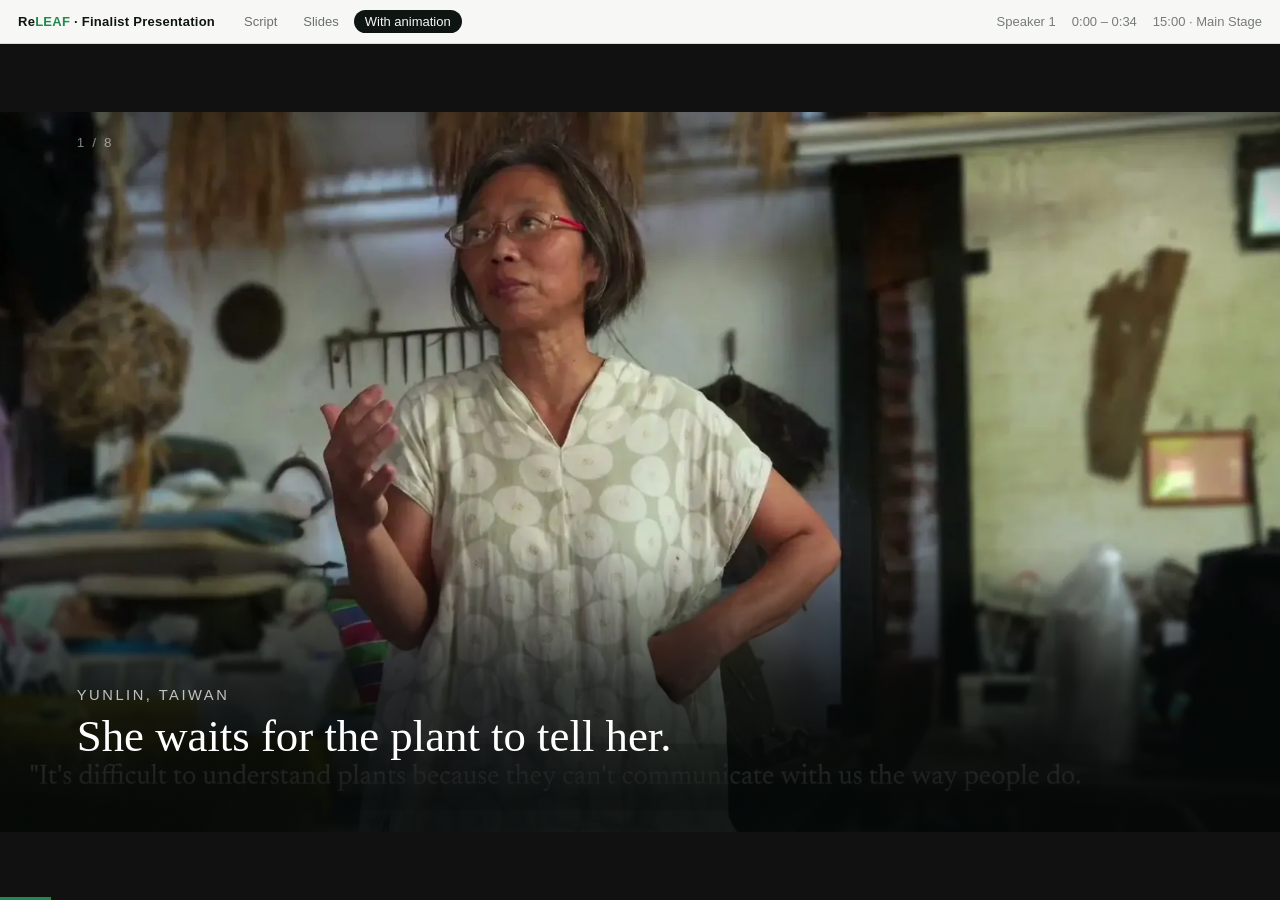
==== animate.html @ 3249ccbc "ReLEAF finalist presentation: 15-minute Main Stage deck Three views over one data file (assets/deck." ====
<!doctype html>
<html lang="en">
<head>
<meta charset="utf-8">
<meta name="viewport" content="width=device-width,initial-scale=1">
<title>With animation — ReLEAF Finalist Presentation</title>
<link rel="stylesheet" href="assets/deck.css?3">
</head>
<body>
<div class="bar">
  <span class="mark">Re<em>LEAF</em> · Finalist Presentation</span>
  <nav>
    <a href="index.html">Script</a>
    <a href="show.html">Slides</a>
    <a href="animate.html" aria-current="page">With animation</a>
  </nav>
  <span class="right"><span id="spnow"></span><span id="clock"></span><span>15:00 · Main Stage</span></span>
</div>
<div class="stagewrap"><div class="stage" id="stage"></div><div class="pips" id="pips"></div></div>
<div class="prog" id="prog"></div>
<script src="assets/deck.js?3"></script>
<script>window.MOTION='on'</script>
<script src="assets/stage.js?3"></script>
</body></html>
---- assets/deck.css ----
:root{
  --ink:#0d1412;
  --paper:#f7f8f6;
  --leaf:#1f8a4c;
  --leaf-dim:#156336;
  --night:#060a09;
  --rule:rgba(0,0,0,.12);
  --serif:"Iowan Old Style","Palatino Linotype",Palatino,Georgia,serif;
  --sans:-apple-system,BlinkMacSystemFont,"Segoe UI","Helvetica Neue",Arial,sans-serif;
}
*{box-sizing:border-box}
html,body{margin:0;padding:0}
body{background:var(--paper);color:var(--ink);font-family:var(--sans);-webkit-font-smoothing:antialiased}

/* ── top bar ───────────────────────────── */
.bar{
  position:fixed;top:0;left:0;right:0;height:44px;z-index:40;
  display:flex;align-items:center;gap:18px;padding:0 18px;
  background:rgba(247,248,246,.86);backdrop-filter:blur(14px);
  border-bottom:1px solid var(--rule);font-size:13px;
}
.bar .mark{font-weight:700;letter-spacing:.02em}
.bar .mark em{font-style:normal;color:var(--leaf)}
.bar nav{display:flex;gap:4px}
.bar nav a{
  color:var(--ink);text-decoration:none;padding:4px 11px;border-radius:999px;opacity:.6;
}
.bar nav a:hover{opacity:1;background:rgba(0,0,0,.05)}
.bar nav a[aria-current]{opacity:1;background:var(--ink);color:var(--paper)}
.bar .right{margin-left:auto;display:flex;gap:16px;align-items:center;opacity:.55;font-variant-numeric:tabular-nums}

/* ── stage (show + animate) ────────────── */
.stagewrap{
  position:fixed;inset:44px 0 0 0;display:grid;place-items:center;background:#111;
}
.stage{
  position:relative;width:100%;max-width:calc((100vh - 44px) * 1.7778);
  aspect-ratio:16/9;background:#fff;overflow:hidden;
}
.slide{
  position:absolute;inset:0;opacity:0;pointer-events:none;
  transition:opacity .42s ease;
  display:grid;grid-template-rows:1fr;
}
.slide.on{opacity:1;pointer-events:auto}
.slide .fig{position:absolute;inset:0}
.slide .fig img{width:100%;height:100%;object-fit:cover;display:block}

/* text plate over the image */
.plate{
  position:absolute;left:0;right:0;bottom:0;padding:5.2% 6% 5.6%;
  display:flex;flex-direction:column;gap:.55em;
}
.kicker{
  font-size:1.15vw;letter-spacing:.17em;text-transform:uppercase;opacity:.72;
}
.ttl{
  font-family:var(--serif);font-size:3.5vw;line-height:1.08;font-weight:400;margin:0;
  max-width:19em;
}
.ttl.huge{font-size:7.4vw;line-height:1;letter-spacing:-.02em}
.lines{list-style:none;margin:.35em 0 0;padding:0;display:flex;flex-direction:column;gap:.3em}
.lines li{font-size:1.6vw;line-height:1.35;opacity:.9;padding-left:1.1em;position:relative}
.lines li::before{
  content:"";position:absolute;left:0;top:.55em;width:.5em;height:1px;background:currentColor;opacity:.5;
}

/* grounds */
.slide[data-ground="dark"],.slide[data-ground="photo"]{color:#fff}
.slide[data-ground="dark"] .plate,.slide[data-ground="photo"] .plate{
  background:linear-gradient(to top,rgba(4,8,7,.92) 12%,rgba(4,8,7,.72) 52%,rgba(4,8,7,0));
  padding-top:11%;
}
.slide[data-ground="brand"]{color:#fff}
.slide[data-ground="brand"] .plate{background:linear-gradient(to top,rgba(4,20,12,.9),rgba(4,20,12,0));padding-top:11%}
.slide[data-ground="white"],.slide[data-ground="illus"]{color:var(--ink)}
.slide[data-ground="white"] .plate,.slide[data-ground="illus"] .plate{
  background:linear-gradient(to top,rgba(255,255,255,.96) 14%,rgba(255,255,255,.8) 48%,rgba(255,255,255,0));
  padding-top:11%;
}
.slide[data-ground="white"] .fig img,.slide[data-ground="illus"] .fig img{object-fit:contain;background:#fff}

/* A light figure with text under it reads better split than overlaid: the
   figure keeps the top two thirds, the words sit on clean paper below. */
.slide[data-ground="white"]:not(.bare) .fig,
.slide[data-ground="illus"]:not(.bare) .fig{inset:2% 4% 36% 4%}
.slide[data-ground="white"]:not(.bare) .plate,
.slide[data-ground="illus"]:not(.bare) .plate{
  top:64%;background:#fff;padding:0 6%;justify-content:center;
  border-top:1px solid rgba(0,0,0,.08);
}

/* speaker tab */
.sptab{
  position:absolute;top:3.2%;left:6%;font-size:1.05vw;letter-spacing:.16em;
  text-transform:uppercase;opacity:.5;
}

/* progress */
.prog{position:fixed;left:0;bottom:0;height:3px;background:var(--leaf);z-index:50;transition:width .3s ease}

/* pips */
.pips{
  position:fixed;left:50%;transform:translateX(-50%);bottom:12px;z-index:45;
  display:flex;gap:5px;padding:6px 10px;border-radius:999px;background:rgba(0,0,0,.35);
  opacity:0;transition:opacity .25s;
}
.stagewrap:hover .pips{opacity:1}
.pips b{width:6px;height:6px;border-radius:50%;background:rgba(255,255,255,.4);cursor:pointer;display:block}
.pips b.now{background:#fff;transform:scale(1.35)}

/* ── script view ───────────────────────── */
.wrap{max-width:1080px;margin:0 auto;padding:78px 28px 120px}
.lede{font-family:var(--serif);font-size:30px;line-height:1.3;margin:0 0 6px;max-width:22em}
.sub{opacity:.6;font-size:15px;margin:0 0 42px}
.sec{margin:46px 0 14px;display:flex;align-items:baseline;gap:12px;border-top:1px solid var(--rule);padding-top:14px}
.sec h2{font-size:17px;margin:0;font-weight:650}
.sec .who{font-size:13px;opacity:.55;margin-left:auto;font-variant-numeric:tabular-nums}
.card{display:grid;grid-template-columns:300px 1fr;gap:26px;padding:20px 0;border-top:1px solid var(--rule)}
.card:first-of-type{border-top:0}
.card figure{margin:0}
.card figure img{width:100%;border-radius:8px;display:block;background:#eee}
.card .cap{font-size:11px;letter-spacing:.12em;text-transform:uppercase;opacity:.45;margin-top:7px}
.card h3{font-family:var(--serif);font-size:23px;line-height:1.2;font-weight:400;margin:0 0 10px}
.card .onslide{font-size:13px;opacity:.6;margin:0 0 12px}
.card .onslide span{display:inline-block;margin-right:14px}
.card p.say{font-size:16px;line-height:1.65;margin:0 0 12px;max-width:60ch}
.card .note{
  font-size:13.5px;line-height:1.55;background:#fff8e6;border-left:3px solid #e0a93b;
  padding:9px 13px;border-radius:0 6px 6px 0;max-width:62ch;
}
.card .note b{display:block;font-size:10.5px;letter-spacing:.14em;text-transform:uppercase;opacity:.6;margin-bottom:3px}
.meta{font-size:12px;opacity:.5;font-variant-numeric:tabular-nums;margin-bottom:8px}

@media (max-width:760px){
  .card{grid-template-columns:1fr}
  .bar nav a{padding:4px 8px}
}
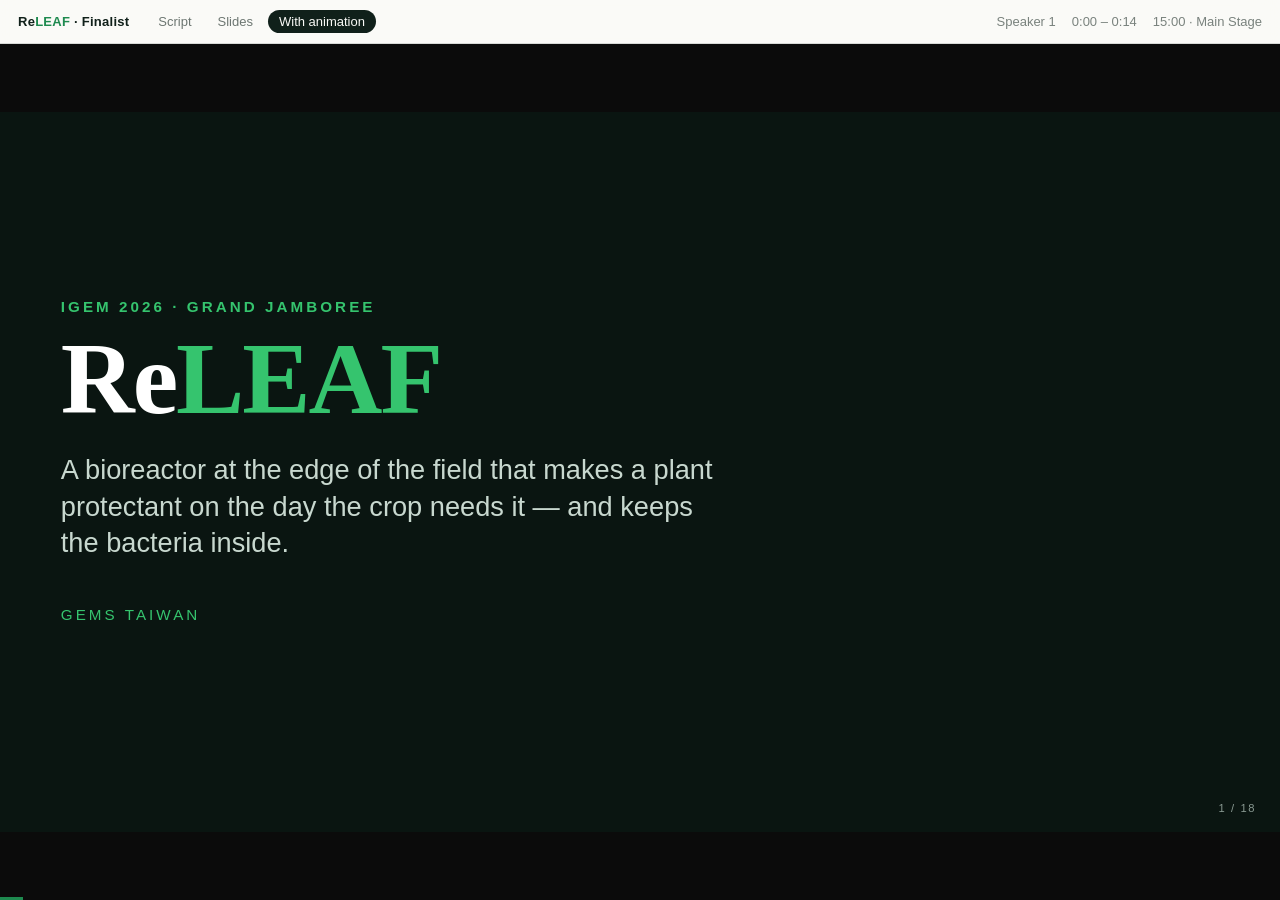
==== commit 8760cf66: "Redesign every slide instead of screenshotting the video The deck was frames lifted from the present" ====
--- a/animate.html
+++ b/animate.html
@@ -4,11 +4,11 @@
 <meta charset="utf-8">
 <meta name="viewport" content="width=device-width,initial-scale=1">
 <title>With animation — ReLEAF Finalist Presentation</title>
-<link rel="stylesheet" href="assets/deck.css?3">
+<link rel="stylesheet" href="assets/deck.css?v9">
 </head>
 <body>
 <div class="bar">
-  <span class="mark">Re<em>LEAF</em> · Finalist Presentation</span>
+  <span class="mark">Re<em>LEAF</em> · Finalist</span>
   <nav>
     <a href="index.html">Script</a>
     <a href="show.html">Slides</a>
@@ -16,9 +16,10 @@
   </nav>
   <span class="right"><span id="spnow"></span><span id="clock"></span><span>15:00 · Main Stage</span></span>
 </div>
-<div class="stagewrap"><div class="stage" id="stage"></div><div class="pips" id="pips"></div></div>
+<div class="stagewrap" id="stagewrap"><div class="framebox" id="framebox"><div class="frame" id="frame"></div></div><div class="pips" id="pips"></div></div>
 <div class="prog" id="prog"></div>
-<script src="assets/deck.js?3"></script>
+<script src="assets/deck.js?v9"></script>
+<script src="assets/charts.js?v9"></script>
 <script>window.MOTION='on'</script>
-<script src="assets/stage.js?3"></script>
+<script src="assets/stage.js?v9"></script>
 </body></html>
--- a/assets/deck.css
+++ b/assets/deck.css
@@ -1,10 +1,19 @@
+/* ReLEAF finalist deck.
+   Slides are authored on a fixed 1600x900 canvas and scaled to fit, so every
+   type size and rule weight is an absolute number and nothing drifts between
+   a laptop, the hall projector and a PDF export. */
+
 :root{
-  --ink:#0d1412;
-  --paper:#f7f8f6;
-  --leaf:#1f8a4c;
-  --leaf-dim:#156336;
-  --night:#060a09;
-  --rule:rgba(0,0,0,.12);
+  --ink:#10201a;
+  --ink-2:#3c4f47;
+  --paper:#FAFAF7;
+  --leaf:#1E8A4F;
+  --bright:#35C46E;
+  --red:#C0392B;
+  --amber:#C8862B;
+  --slate:#8A9A93;
+  --night:#0A1511;
+  --rule:rgba(16,32,26,.14);
   --serif:"Iowan Old Style","Palatino Linotype",Palatino,Georgia,serif;
   --sans:-apple-system,BlinkMacSystemFont,"Segoe UI","Helvetica Neue",Arial,sans-serif;
 }
@@ -12,127 +21,244 @@
 html,body{margin:0;padding:0}
 body{background:var(--paper);color:var(--ink);font-family:var(--sans);-webkit-font-smoothing:antialiased}
 
-/* ── top bar ───────────────────────────── */
+/* ── chrome ─────────────────────────────── */
 .bar{
   position:fixed;top:0;left:0;right:0;height:44px;z-index:40;
   display:flex;align-items:center;gap:18px;padding:0 18px;
-  background:rgba(247,248,246,.86);backdrop-filter:blur(14px);
+  background:rgba(250,250,247,.9);backdrop-filter:blur(14px);
   border-bottom:1px solid var(--rule);font-size:13px;
 }
-.bar .mark{font-weight:700;letter-spacing:.02em}
+.bar .mark{font-weight:700;letter-spacing:.02em;white-space:nowrap}
 .bar .mark em{font-style:normal;color:var(--leaf)}
 .bar nav{display:flex;gap:4px}
-.bar nav a{
-  color:var(--ink);text-decoration:none;padding:4px 11px;border-radius:999px;opacity:.6;
-}
+.bar nav a{color:var(--ink);text-decoration:none;padding:4px 11px;border-radius:999px;opacity:.6;white-space:nowrap}
 .bar nav a:hover{opacity:1;background:rgba(0,0,0,.05)}
 .bar nav a[aria-current]{opacity:1;background:var(--ink);color:var(--paper)}
-.bar .right{margin-left:auto;display:flex;gap:16px;align-items:center;opacity:.55;font-variant-numeric:tabular-nums}
-
-/* ── stage (show + animate) ────────────── */
-.stagewrap{
-  position:fixed;inset:44px 0 0 0;display:grid;place-items:center;background:#111;
-}
-.stage{
-  position:relative;width:100%;max-width:calc((100vh - 44px) * 1.7778);
-  aspect-ratio:16/9;background:#fff;overflow:hidden;
-}
-.slide{
-  position:absolute;inset:0;opacity:0;pointer-events:none;
-  transition:opacity .42s ease;
-  display:grid;grid-template-rows:1fr;
-}
-.slide.on{opacity:1;pointer-events:auto}
-.slide .fig{position:absolute;inset:0}
-.slide .fig img{width:100%;height:100%;object-fit:cover;display:block}
-
-/* text plate over the image */
-.plate{
-  position:absolute;left:0;right:0;bottom:0;padding:5.2% 6% 5.6%;
-  display:flex;flex-direction:column;gap:.55em;
-}
-.kicker{
-  font-size:1.15vw;letter-spacing:.17em;text-transform:uppercase;opacity:.72;
-}
-.ttl{
-  font-family:var(--serif);font-size:3.5vw;line-height:1.08;font-weight:400;margin:0;
-  max-width:19em;
-}
-.ttl.huge{font-size:7.4vw;line-height:1;letter-spacing:-.02em}
-.lines{list-style:none;margin:.35em 0 0;padding:0;display:flex;flex-direction:column;gap:.3em}
-.lines li{font-size:1.6vw;line-height:1.35;opacity:.9;padding-left:1.1em;position:relative}
-.lines li::before{
-  content:"";position:absolute;left:0;top:.55em;width:.5em;height:1px;background:currentColor;opacity:.5;
-}
-
-/* grounds */
-.slide[data-ground="dark"],.slide[data-ground="photo"]{color:#fff}
-.slide[data-ground="dark"] .plate,.slide[data-ground="photo"] .plate{
-  background:linear-gradient(to top,rgba(4,8,7,.92) 12%,rgba(4,8,7,.72) 52%,rgba(4,8,7,0));
-  padding-top:11%;
-}
-.slide[data-ground="brand"]{color:#fff}
-.slide[data-ground="brand"] .plate{background:linear-gradient(to top,rgba(4,20,12,.9),rgba(4,20,12,0));padding-top:11%}
-.slide[data-ground="white"],.slide[data-ground="illus"]{color:var(--ink)}
-.slide[data-ground="white"] .plate,.slide[data-ground="illus"] .plate{
-  background:linear-gradient(to top,rgba(255,255,255,.96) 14%,rgba(255,255,255,.8) 48%,rgba(255,255,255,0));
-  padding-top:11%;
-}
-.slide[data-ground="white"] .fig img,.slide[data-ground="illus"] .fig img{object-fit:contain;background:#fff}
-
-/* A light figure with text under it reads better split than overlaid: the
-   figure keeps the top two thirds, the words sit on clean paper below. */
-.slide[data-ground="white"]:not(.bare) .fig,
-.slide[data-ground="illus"]:not(.bare) .fig{inset:2% 4% 36% 4%}
-.slide[data-ground="white"]:not(.bare) .plate,
-.slide[data-ground="illus"]:not(.bare) .plate{
-  top:64%;background:#fff;padding:0 6%;justify-content:center;
-  border-top:1px solid rgba(0,0,0,.08);
-}
-
-/* speaker tab */
-.sptab{
-  position:absolute;top:3.2%;left:6%;font-size:1.05vw;letter-spacing:.16em;
-  text-transform:uppercase;opacity:.5;
-}
-
-/* progress */
+.bar .right{margin-left:auto;display:flex;gap:16px;align-items:center;opacity:.55;font-variant-numeric:tabular-nums;white-space:nowrap}
 .prog{position:fixed;left:0;bottom:0;height:3px;background:var(--leaf);z-index:50;transition:width .3s ease}
-
-/* pips */
 .pips{
   position:fixed;left:50%;transform:translateX(-50%);bottom:12px;z-index:45;
-  display:flex;gap:5px;padding:6px 10px;border-radius:999px;background:rgba(0,0,0,.35);
+  display:flex;gap:5px;padding:6px 10px;border-radius:999px;background:rgba(0,0,0,.4);
   opacity:0;transition:opacity .25s;
 }
 .stagewrap:hover .pips{opacity:1}
-.pips b{width:6px;height:6px;border-radius:50%;background:rgba(255,255,255,.4);cursor:pointer;display:block}
+.pips b{width:7px;height:7px;border-radius:50%;background:rgba(255,255,255,.42);cursor:pointer;display:block}
 .pips b.now{background:#fff;transform:scale(1.35)}
 
-/* ── script view ───────────────────────── */
-.wrap{max-width:1080px;margin:0 auto;padding:78px 28px 120px}
-.lede{font-family:var(--serif);font-size:30px;line-height:1.3;margin:0 0 6px;max-width:22em}
-.sub{opacity:.6;font-size:15px;margin:0 0 42px}
-.sec{margin:46px 0 14px;display:flex;align-items:baseline;gap:12px;border-top:1px solid var(--rule);padding-top:14px}
-.sec h2{font-size:17px;margin:0;font-weight:650}
+/* ── stage ──────────────────────────────── */
+.stagewrap{position:fixed;inset:44px 0 0 0;display:grid;place-items:center;background:#0b0b0b;overflow:hidden}
+.frame{position:relative;width:1600px;height:900px;transform-origin:top left;flex:none}
+.framebox{position:relative;overflow:hidden}
+.slide{
+  position:absolute;inset:0;width:1600px;height:900px;background:var(--paper);
+  opacity:0;pointer-events:none;transition:opacity .4s ease;
+  padding:64px 76px 72px;
+}
+.slide.on{opacity:1;pointer-events:auto}
+.slide.dark{background:var(--night);color:#F2F6F3}
+.slide.dark .eyebrow{color:var(--bright)}
+.slide.dark .sub,.slide.dark .cap{color:#A9BCB2}
+.slide.dark .card{background:rgba(255,255,255,.055);border-color:rgba(255,255,255,.14)}
+.slide.dark .tbl th{border-color:rgba(255,255,255,.3)}
+.slide.dark .tbl td{border-color:rgba(255,255,255,.12)}
+
+/* ── slide anatomy ──────────────────────── */
+.eyebrow{
+  font-size:19px;letter-spacing:.2em;text-transform:uppercase;color:var(--leaf);
+  font-weight:600;margin:0 0 14px;
+}
+.h{font-family:var(--serif);font-size:56px;line-height:1.08;font-weight:400;margin:0;letter-spacing:-.012em}
+.h.sm{font-size:44px}
+.h em{font-style:italic;color:var(--leaf)}
+.sub{font-size:25px;line-height:1.4;color:var(--ink-2);margin:16px 0 0;max-width:30em}
+.slideno{position:absolute;right:30px;bottom:22px;font-size:14px;letter-spacing:.14em;color:var(--slate)}
+.body{margin-top:34px}
+
+/* big centred statement */
+.center{height:100%;display:flex;flex-direction:column;justify-content:center;align-items:flex-start}
+.center .h{font-size:76px;max-width:18em}
+.huge{font-size:190px;line-height:.88;font-family:var(--serif);letter-spacing:-.03em;margin:0}
+.huge.leaf{color:var(--leaf)}
+.huge.red{color:var(--red)}
+
+/* columns */
+.cols{display:grid;gap:44px;align-items:start}
+.c-2{grid-template-columns:1fr 1fr}
+.c-3{grid-template-columns:repeat(3,1fr)}
+.c-4{grid-template-columns:repeat(4,1fr)}
+.c-58{grid-template-columns:5fr 7fr}
+.c-75{grid-template-columns:7fr 5fr}
+.vmid{align-items:center}
+
+/* stat blocks */
+.stat .n{font-family:var(--serif);font-size:96px;line-height:.95;letter-spacing:-.025em}
+.stat .n.leaf{color:var(--leaf)}
+.stat .n.red{color:var(--red)}
+.stat .l{font-size:21px;line-height:1.35;color:var(--ink-2);margin-top:10px;max-width:14em}
+.stat.sm .n{font-size:62px}
+.stat.sm .l{font-size:18px}
+
+/* cards */
+.card{
+  background:#fff;border:1px solid var(--rule);border-radius:12px;padding:24px 26px;
+}
+.card h4{margin:0 0 8px;font-size:22px;font-weight:650;letter-spacing:-.005em}
+.card p{margin:0;font-size:18px;line-height:1.45;color:var(--ink-2)}
+.card .num{font-family:var(--serif);font-size:48px;line-height:1;color:var(--leaf);margin-bottom:6px}
+
+/* a numbered process strip */
+.flow{display:grid;grid-auto-flow:column;grid-auto-columns:1fr;gap:0;align-items:stretch;margin-top:8px}
+.flow .step{position:relative;padding:0 26px 0 0}
+.flow .step:not(:last-child)::after{
+  content:"";position:absolute;right:11px;top:30px;width:12px;height:12px;
+  border-top:2.5px solid var(--leaf);border-right:2.5px solid var(--leaf);transform:rotate(45deg);
+}
+.flow .k{
+  width:38px;height:38px;border-radius:50%;background:var(--leaf);color:#fff;
+  display:grid;place-items:center;font-size:18px;font-weight:700;margin-bottom:14px;
+}
+.flow h4{margin:0 0 7px;font-size:21px;font-weight:650;line-height:1.2}
+.flow p{margin:0;font-size:17px;line-height:1.42;color:var(--ink-2)}
+.flow .step.off .k{background:var(--slate)}
+.slide.dark .flow p{color:#A9BCB2}
+
+/* table */
+.tbl{width:100%;border-collapse:collapse;font-size:19px}
+.tbl th{
+  text-align:left;font-size:15px;letter-spacing:.14em;text-transform:uppercase;
+  color:var(--slate);font-weight:600;padding:0 16px 10px 0;border-bottom:2px solid var(--ink);
+}
+.tbl td{padding:15px 16px 15px 0;border-bottom:1px solid var(--rule);vertical-align:top;line-height:1.35}
+.tbl td.n{font-variant-numeric:tabular-nums;white-space:nowrap}
+.tbl .big{font-family:var(--serif);font-size:30px;color:var(--leaf);line-height:1}
+.tbl .big.red{color:var(--red)}
+.tbl tr.hi td{background:rgba(30,138,79,.07)}
+
+/* figures */
+.fig{margin:0}
+.fig img{width:100%;display:block;border-radius:10px;background:#eee}
+.fig figcaption,.cap{font-size:16px;color:var(--slate);margin-top:9px;line-height:1.35}
+.pots{display:grid;grid-template-columns:repeat(4,1fr);gap:14px}
+.pots figure{margin:0}
+.pots img{width:100%;border-radius:8px;display:block}
+.pots .t{font-size:16px;margin-top:8px;font-weight:600;line-height:1.25}
+.pots .v{font-size:15px;color:var(--slate)}
+.pots .bad .t{color:var(--red)}
+.pots .good .t{color:var(--leaf)}
+
+/* charts */
+.chart{width:100%;height:auto;display:block;overflow:visible}
+.chart .ax{font:500 15px var(--sans);fill:var(--slate)}
+.chart .axu{font:600 13px var(--sans);fill:var(--slate);letter-spacing:.1em;text-transform:uppercase}
+.chart .cat{font:600 18px var(--sans);fill:var(--ink)}
+.chart .cat.sm{font-size:15px;fill:var(--ink-2)}
+.chart .val{font:700 19px var(--sans);fill:var(--ink)}
+.chart .leg{font:500 17px var(--sans);fill:var(--ink-2)}
+.chart .rule{font:600 14px var(--sans);fill:var(--red);letter-spacing:.06em}
+.chart .rule2{font:500 14px var(--sans);fill:var(--slate)}
+.chart .peak{font:700 22px var(--sans);fill:var(--leaf)}
+.slide.dark .chart .cat,.slide.dark .chart .val{fill:#EAF2ED}
+.slide.dark .chart .ax,.slide.dark .chart .cat.sm,.slide.dark .chart .leg{fill:#9FB3A9}
+
+/* a caveat line, used where the data is thin */
+.caveat{
+  margin-top:18px;font-size:17px;line-height:1.4;color:var(--ink-2);
+  border-left:3px solid var(--amber);padding-left:14px;max-width:46em;
+}
+.slide.dark .caveat{color:#A9BCB2}
+
+/* full-bleed photo slide */
+.slide.bleed{padding:0}
+.slide.bleed>img{position:absolute;inset:0;width:100%;height:100%;object-fit:cover}
+.slide.bleed .over{
+  position:absolute;inset:auto 0 0 0;padding:64px 76px 68px;color:#fff;
+  background:linear-gradient(to top,rgba(5,12,9,.93) 16%,rgba(5,12,9,.7) 55%,rgba(5,12,9,0));
+}
+.slide.bleed .over .h{color:#fff}
+.slide.bleed .over .sub{color:rgba(255,255,255,.82)}
+.slide.bleed .over .eyebrow{color:var(--bright)}
+.quote{font-family:var(--serif);font-size:38px;line-height:1.25;font-style:italic;max-width:21em;margin:0}
+.quote+.who{font-size:19px;letter-spacing:.1em;text-transform:uppercase;margin-top:18px;opacity:.75}
+
+/* title slide */
+.slide.title{background:var(--night);color:#fff;display:flex;flex-direction:column;justify-content:center}
+.slide.title .wordmark{font-family:var(--serif);font-size:128px;letter-spacing:-.02em;line-height:1;margin:0}
+.slide.title .wordmark em{font-style:normal;color:var(--bright)}
+.slide.title .one{font-size:34px;line-height:1.35;margin:28px 0 0;max-width:24em;color:#C8D8CF}
+.slide.title .team{margin-top:56px;font-size:19px;letter-spacing:.2em;text-transform:uppercase;color:var(--bright)}
+
+/* ── script view ────────────────────────── */
+.wrap{max-width:1120px;margin:0 auto;padding:80px 28px 140px}
+.lede{font-family:var(--serif);font-size:32px;line-height:1.28;margin:0 0 8px;max-width:21em}
+.subl{opacity:.6;font-size:15.5px;margin:0 0 44px;max-width:52em;line-height:1.5}
+.sec{margin:52px 0 16px;display:flex;align-items:baseline;gap:12px;border-top:2px solid var(--ink);padding-top:14px}
+.sec h2{font-size:18px;margin:0;font-weight:650}
 .sec .who{font-size:13px;opacity:.55;margin-left:auto;font-variant-numeric:tabular-nums}
-.card{display:grid;grid-template-columns:300px 1fr;gap:26px;padding:20px 0;border-top:1px solid var(--rule)}
-.card:first-of-type{border-top:0}
-.card figure{margin:0}
-.card figure img{width:100%;border-radius:8px;display:block;background:#eee}
-.card .cap{font-size:11px;letter-spacing:.12em;text-transform:uppercase;opacity:.45;margin-top:7px}
-.card h3{font-family:var(--serif);font-size:23px;line-height:1.2;font-weight:400;margin:0 0 10px}
-.card .onslide{font-size:13px;opacity:.6;margin:0 0 12px}
-.card .onslide span{display:inline-block;margin-right:14px}
-.card p.say{font-size:16px;line-height:1.65;margin:0 0 12px;max-width:60ch}
-.card .note{
-  font-size:13.5px;line-height:1.55;background:#fff8e6;border-left:3px solid #e0a93b;
-  padding:9px 13px;border-radius:0 6px 6px 0;max-width:62ch;
-}
-.card .note b{display:block;font-size:10.5px;letter-spacing:.14em;text-transform:uppercase;opacity:.6;margin-bottom:3px}
-.meta{font-size:12px;opacity:.5;font-variant-numeric:tabular-nums;margin-bottom:8px}
-
-@media (max-width:760px){
-  .card{grid-template-columns:1fr}
-  .bar nav a{padding:4px 8px}
-}
+.srow{display:grid;grid-template-columns:420px 1fr;gap:30px;padding:26px 0;border-top:1px solid var(--rule)}
+.srow:first-of-type{border-top:0}
+.thumbbox{border:1px solid var(--rule);border-radius:9px;overflow:hidden;background:#fff}
+.thumbbox .framebox{width:100%}
+.srow h3{font-family:var(--serif);font-size:24px;line-height:1.2;font-weight:400;margin:0 0 10px}
+.srow p.say{font-size:16.5px;line-height:1.68;margin:0 0 12px;max-width:58ch}
+.srow .note{
+  font-size:13.5px;line-height:1.55;background:#FFF8E6;border-left:3px solid var(--amber);
+  padding:10px 14px;border-radius:0 6px 6px 0;max-width:60ch;
+}
+.srow .note b{display:block;font-size:10.5px;letter-spacing:.14em;text-transform:uppercase;opacity:.6;margin-bottom:3px}
+.meta{font-size:12px;opacity:.5;font-variant-numeric:tabular-nums;margin-bottom:9px}
+
+@media (max-width:860px){
+  .srow{grid-template-columns:1fr}
+  .bar .right span:last-child{display:none}
+}
+
+/* horizontal stacked bar, for a cost or share breakdown */
+.stack{display:flex;height:58px;border-radius:8px;overflow:hidden;margin-top:6px}
+.stack div{display:flex;align-items:center;justify-content:center;color:#fff;font-size:20px;font-weight:650}
+.stackkey{display:flex;gap:28px;margin-top:14px;font-size:17px;color:var(--ink-2)}
+.stackkey b{font-weight:600;color:var(--ink)}
+.stackkey i{width:12px;height:12px;border-radius:3px;display:inline-block;margin-right:7px}
+
+/* two-state comparison (red light / green light) */
+.states{display:grid;grid-template-columns:1fr 1fr;gap:26px}
+.state{border:2px solid var(--rule);border-radius:12px;padding:22px 24px;background:#fff}
+.state.red{border-color:rgba(192,57,43,.4);background:rgba(192,57,43,.04)}
+.state.green{border-color:rgba(30,138,79,.45);background:rgba(30,138,79,.05)}
+.state .lbl{font-size:17px;letter-spacing:.16em;text-transform:uppercase;font-weight:700;margin-bottom:10px}
+.state.red .lbl{color:var(--red)}
+.state.green .lbl{color:var(--leaf)}
+.state p{margin:0;font-size:19px;line-height:1.45;color:var(--ink-2)}
+.state .out{margin-top:14px;font-family:var(--serif);font-size:30px;line-height:1.1}
+.state.red .out{color:var(--red)}
+.state.green .out{color:var(--leaf)}
+.slide.dark .state{background:rgba(255,255,255,.05)}
+.slide.dark .state p{color:#A9BCB2}
+
+/* module chain */
+.chain{display:flex;align-items:stretch;gap:0;margin-bottom:26px}
+.chain .m{flex:1;border:1.5px solid var(--rule);border-radius:10px;padding:14px 16px;background:#fff}
+.chain .arw{width:34px;display:grid;place-items:center;color:var(--leaf);font-size:22px}
+.chain .m .mi{font-size:14px;letter-spacing:.14em;text-transform:uppercase;color:var(--slate);font-weight:600}
+.chain .m .mn{font-size:21px;font-weight:650;margin-top:5px;line-height:1.2}
+.chain .m .md{font-size:16px;color:var(--ink-2);margin-top:5px;line-height:1.35}
+.slide.dark .chain .m{background:rgba(255,255,255,.055);border-color:rgba(255,255,255,.15)}
+.slide.dark .chain .m .md{color:#A9BCB2}
+
+/* tight list */
+.ticks{list-style:none;margin:0;padding:0}
+.ticks li{position:relative;padding-left:30px;font-size:20px;line-height:1.4;margin-bottom:13px;color:var(--ink-2)}
+.ticks li::before{content:"";position:absolute;left:4px;top:.56em;width:11px;height:11px;border-radius:50%;background:var(--leaf)}
+.ticks li b{color:var(--ink);font-weight:650}
+.slide.dark .ticks li{color:#B6C7BE}
+.slide.dark .ticks li b{color:#fff}
+
+/* the authored body uses the height left under the heading, so a slide is
+   never top-heavy with dead space beneath it */
+.slide{display:flex;flex-direction:column}
+.slide>.body:not(.cols){flex:1;min-height:0;display:flex;flex-direction:column;justify-content:center}
+.slide>.body.cols{flex:1;min-height:0;align-content:center}
+.slide>.body>.cols{align-content:center}
+.slide.bleed,.slide.title{display:block}
+.slide.title{display:flex;flex-direction:column;justify-content:center}
+.fig.cover{height:100%;display:flex;flex-direction:column}
+.fig.cover img{flex:1;min-height:0;object-fit:cover}
